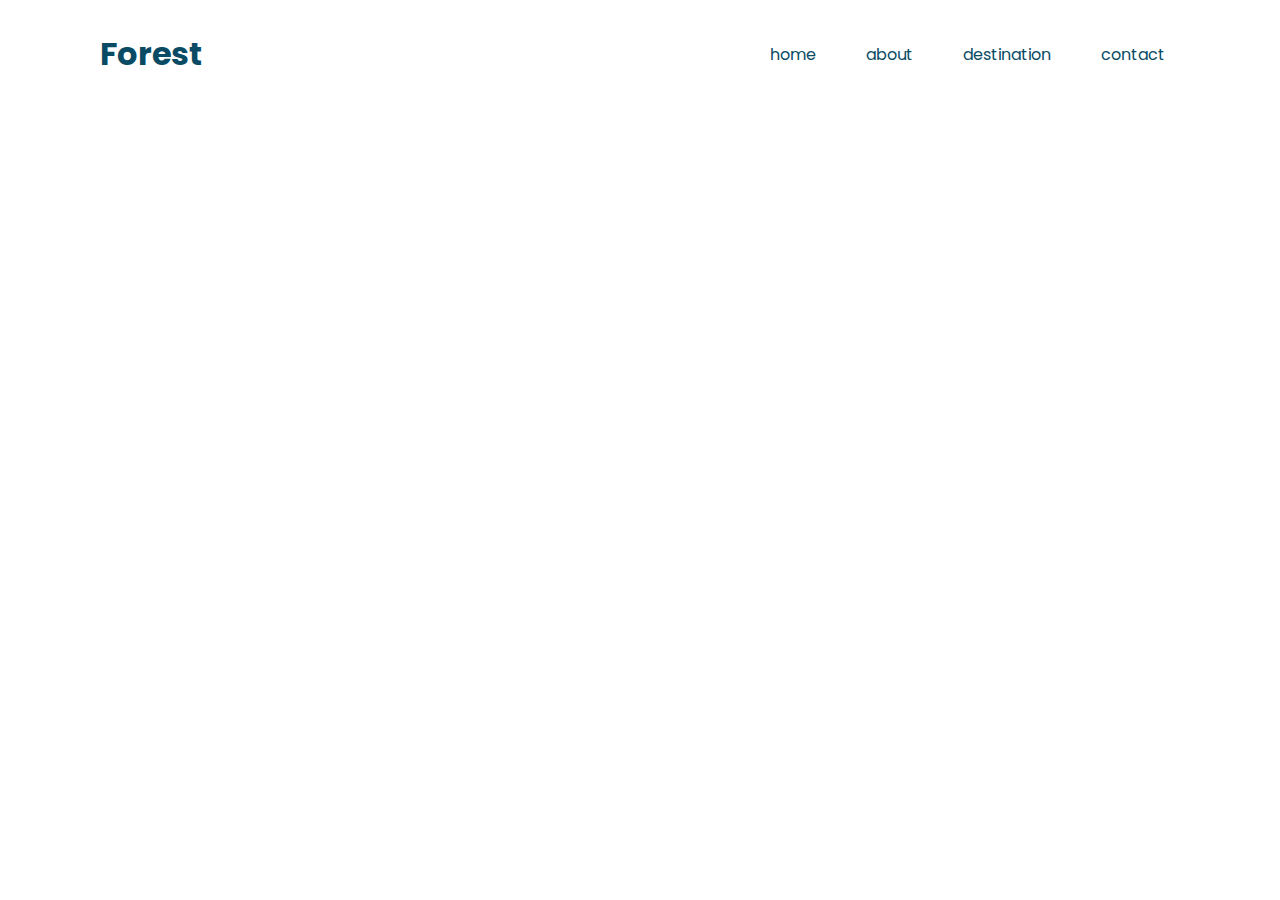
==== index.html @ 877a5c2a "Forest-Parallex Started" ====
<!DOCTYPE html>
<html lang="en">
<head>
    <meta charset="UTF-8">
    <meta http-equiv="X-UA-Compatible" content="IE=edge">
    <meta name="viewport" content="width=device-width, initial-scale=1.0">
    <link rel="stylesheet" href="css/style.css">
    <title>Forest-Parallax</title>
</head>
<body>
<header>
    <a href="#" class="logo">Forest</a>
    <ul>
        <li><a href="">home</a></li>
        <li><a href="">about</a></li>
        <li><a href="">destination</a></li>
        <li><a href="">contact</a></li>
    </ul>
</header>    





</body>
</html>
---- css/style.css ----
@import url('https://fonts.googleapis.com/css2?family=Poppins:300;400;500;600;700;800;900&display=swap');
*
{
    margin: 0;
    padding: 0;
    box-sizing: border-box;
    font-family: 'Poppins', sans-serif;
}

body{
    overflow-x: hidden;
    background: #fff;
    min-height: 100vh;
}

header{
    position: absolute;
    top: 0;
    left: 0;
    width: 100%;
    padding: 30px 100px;
    display: flex;
    justify-content: space-between;
    align-items: center;
}
.logo{
    color: #094b65;
    font-weight: 700;
    font-size: 2rem;
     text-decoration: none;   
}
header ul{
    display: flex;
    justify-content: center;
    align-items: center;
}
header ul li{
    list-style: none;
    margin-left: 20px;
}

header ul li a {
    text-decoration: none;
    padding: 6px 15px;
    color: #094b65;
}
header ul li a:hover{
    color: #fff;
}
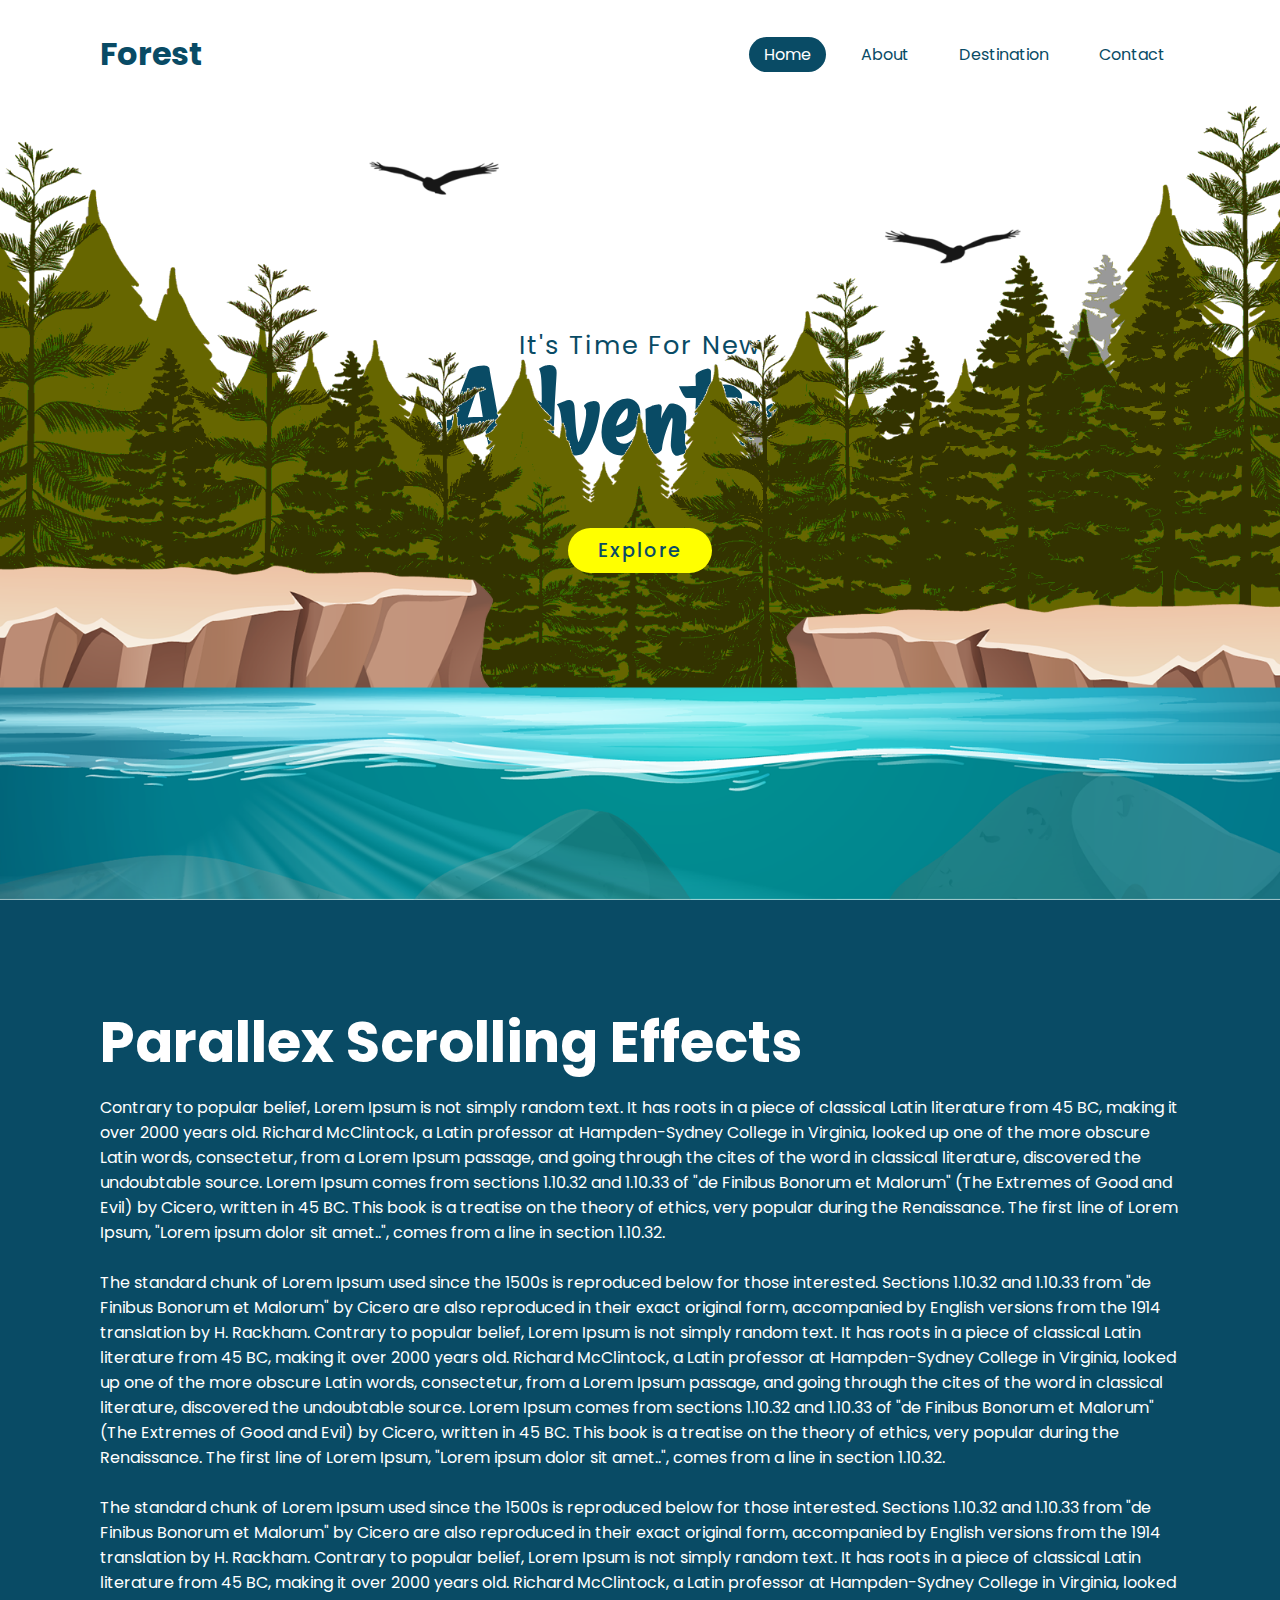
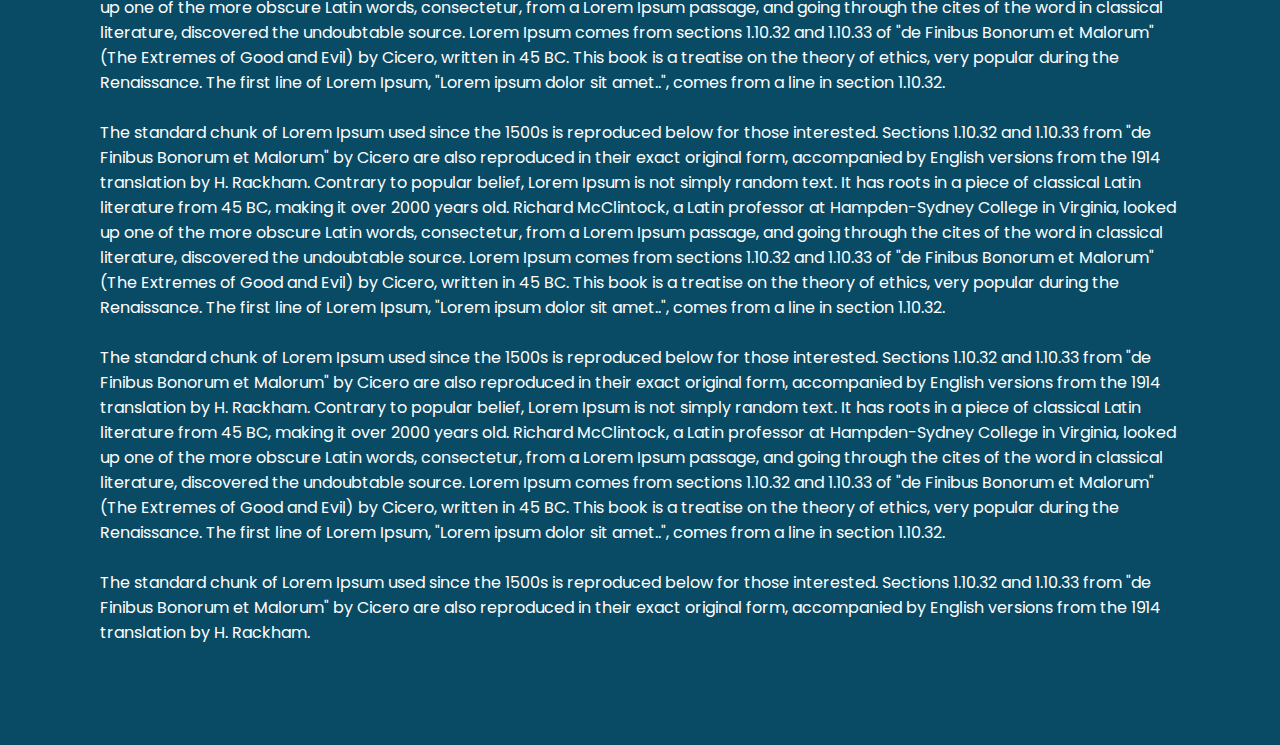
==== commit baf9eb6b: "Structure & Image Added" ====
--- a/index.html
+++ b/index.html
@@ -8,16 +8,91 @@
     <title>Forest-Parallax</title>
 </head>
 <body>
-<header>
+<header class="capitalize">
     <a href="#" class="logo">Forest</a>
     <ul>
-        <li><a href="">home</a></li>
+        <li><a href="" class="active">home</a></li>
         <li><a href="">about</a></li>
         <li><a href="">destination</a></li>
         <li><a href="">contact</a></li>
     </ul>
 </header>    
+<section>
+    <h2 id="text" class="capitalize"><span>It's time for new</span><br>adventure</h2>
+    <img src="images/bird1.png" alt="bird1" id="bird1">
+    <img src="images/bird2.png" alt="bird2" id="bird2">
+    <img src="images/forest.png" alt="forest" id="forest">
+    <a href="#" id="btn">Explore</a>
+    <img src="images/rocks.png" alt="rocks" id="rocks">
+    <img src="images/water.png" alt="water" id="water">
+</section>
+<div class="sec">
+    <h2>Parallex Scrolling Effects</h2>
+    <p>Contrary to popular belief, Lorem Ipsum is not simply random text.
+         It has roots in a piece of classical Latin literature from 45 BC, making it over 2000 years old. 
+         Richard McClintock, a Latin professor at Hampden-Sydney College in Virginia, 
+         looked up one of the more obscure Latin words, consectetur, from a Lorem Ipsum passage,
+          and going through the cites of the word in classical literature, discovered the undoubtable source. 
+          Lorem Ipsum comes from sections 1.10.32 and 1.10.33 of "de Finibus Bonorum et Malorum" 
+          (The Extremes of Good and Evil) by Cicero, written in 45 BC. This book is a treatise on the theory of
+           ethics, very popular during the Renaissance. The first line of Lorem Ipsum, "Lorem ipsum dolor sit amet..", 
+           comes from a line in section 1.10.32. <br>
 
+        <br> The standard chunk of Lorem Ipsum used since the 1500s is reproduced below for those interested.
+         Sections 1.10.32 and 1.10.33 from "de Finibus Bonorum et Malorum" by Cicero are also reproduced in their exact 
+         original form, accompanied by English versions from the 1914 translation by H. Rackham.
+         Contrary to popular belief, Lorem Ipsum is not simply random text.
+         It has roots in a piece of classical Latin literature from 45 BC, making it over 2000 years old. 
+         Richard McClintock, a Latin professor at Hampden-Sydney College in Virginia, 
+         looked up one of the more obscure Latin words, consectetur, from a Lorem Ipsum passage,
+          and going through the cites of the word in classical literature, discovered the undoubtable source. 
+          Lorem Ipsum comes from sections 1.10.32 and 1.10.33 of "de Finibus Bonorum et Malorum" 
+          (The Extremes of Good and Evil) by Cicero, written in 45 BC. This book is a treatise on the theory of
+           ethics, very popular during the Renaissance. The first line of Lorem Ipsum, "Lorem ipsum dolor sit amet..", 
+           comes from a line in section 1.10.32. <br>
+
+        <br> The standard chunk of Lorem Ipsum used since the 1500s is reproduced below for those interested.
+         Sections 1.10.32 and 1.10.33 from "de Finibus Bonorum et Malorum" by Cicero are also reproduced in their exact 
+         original form, accompanied by English versions from the 1914 translation by H. Rackham.
+         Contrary to popular belief, Lorem Ipsum is not simply random text.
+         It has roots in a piece of classical Latin literature from 45 BC, making it over 2000 years old. 
+         Richard McClintock, a Latin professor at Hampden-Sydney College in Virginia, 
+         looked up one of the more obscure Latin words, consectetur, from a Lorem Ipsum passage,
+          and going through the cites of the word in classical literature, discovered the undoubtable source. 
+          Lorem Ipsum comes from sections 1.10.32 and 1.10.33 of "de Finibus Bonorum et Malorum" 
+          (The Extremes of Good and Evil) by Cicero, written in 45 BC. This book is a treatise on the theory of
+           ethics, very popular during the Renaissance. The first line of Lorem Ipsum, "Lorem ipsum dolor sit amet..", 
+           comes from a line in section 1.10.32. <br>
+           <br> The standard chunk of Lorem Ipsum used since the 1500s is reproduced below for those interested.
+           Sections 1.10.32 and 1.10.33 from "de Finibus Bonorum et Malorum" by Cicero are also reproduced in their exact 
+           original form, accompanied by English versions from the 1914 translation by H. Rackham.
+           Contrary to popular belief, Lorem Ipsum is not simply random text.
+           It has roots in a piece of classical Latin literature from 45 BC, making it over 2000 years old. 
+           Richard McClintock, a Latin professor at Hampden-Sydney College in Virginia, 
+           looked up one of the more obscure Latin words, consectetur, from a Lorem Ipsum passage,
+            and going through the cites of the word in classical literature, discovered the undoubtable source. 
+            Lorem Ipsum comes from sections 1.10.32 and 1.10.33 of "de Finibus Bonorum et Malorum" 
+            (The Extremes of Good and Evil) by Cicero, written in 45 BC. This book is a treatise on the theory of
+             ethics, very popular during the Renaissance. The first line of Lorem Ipsum, "Lorem ipsum dolor sit amet..", 
+             comes from a line in section 1.10.32. <br>
+             <br> The standard chunk of Lorem Ipsum used since the 1500s is reproduced below for those interested.
+             Sections 1.10.32 and 1.10.33 from "de Finibus Bonorum et Malorum" by Cicero are also reproduced in their exact 
+             original form, accompanied by English versions from the 1914 translation by H. Rackham.
+             Contrary to popular belief, Lorem Ipsum is not simply random text.
+             It has roots in a piece of classical Latin literature from 45 BC, making it over 2000 years old. 
+             Richard McClintock, a Latin professor at Hampden-Sydney College in Virginia, 
+             looked up one of the more obscure Latin words, consectetur, from a Lorem Ipsum passage,
+              and going through the cites of the word in classical literature, discovered the undoubtable source. 
+              Lorem Ipsum comes from sections 1.10.32 and 1.10.33 of "de Finibus Bonorum et Malorum" 
+              (The Extremes of Good and Evil) by Cicero, written in 45 BC. This book is a treatise on the theory of
+               ethics, very popular during the Renaissance. The first line of Lorem Ipsum, "Lorem ipsum dolor sit amet..", 
+               comes from a line in section 1.10.32. <br>
+
+        <br> The standard chunk of Lorem Ipsum used since the 1500s is reproduced below for those interested.
+         Sections 1.10.32 and 1.10.33 from "de Finibus Bonorum et Malorum" by Cicero are also reproduced in their exact 
+         original form, accompanied by English versions from the 1914 translation by H. Rackham.
+        </p>
+</div>
 
 
 
--- a/css/style.css
+++ b/css/style.css
@@ -1,4 +1,5 @@
 @import url('https://fonts.googleapis.com/css2?family=Poppins:300;400;500;600;700;800;900&display=swap');
+@import url('https://fonts.googleapis.com/css2?family=Rancho&display=swap');
 *
 {
     margin: 0;
@@ -7,6 +8,9 @@
     font-family: 'Poppins', sans-serif;
 }
 
+.capitalize{
+    text-transform: capitalize;
+}
 body{
     overflow-x: hidden;
     background: #fff;
@@ -22,6 +26,7 @@
     display: flex;
     justify-content: space-between;
     align-items: center;
+    
 }
 .logo{
     color: #094b65;
@@ -37,14 +42,81 @@
 header ul li{
     list-style: none;
     margin-left: 20px;
+    
 }
 
 header ul li a {
     text-decoration: none;
     padding: 6px 15px;
     color: #094b65;
+    border-radius: 20px;
 }
-header ul li a:hover{
+header ul li a:hover,
+header ul li a.active{
+    background-color: #094b65;
+    color: #fff;
+}
+
+section{
+    position: relative;
+    width: 100%;
+    min-height: 100vh;
+    display: flex;
+    justify-content: center;
+    align-items: center;
+}
+section img{
+    position: absolute;
+    top: 0;
+    left: 0;
+    width: 100%;
+    height: 100%;
+    pointer-events: none;
+    object-fit: cover;
+}
+#text{
+position: absolute;
+color: #094b65;
+font-size: 10vw;
+text-align: center;
+line-height: 0.55em;
+font-family: 'Rancho', cursive;
+transform: translateY(-50%);
+}
+section #text span{
+    font-size: 0.20em;
+    letter-spacing: 2px;
+    font-weight: 400;
+    font-family: 'Poppins', sans-serif;
+}
+
+#btn{
+    text-decoration: none;
+    display: inline-block;
+    padding: 8px 30px;
+    background: #ff0;
+    color: #094b65;
+    font-size: 1.2rem;
+    font-weight: 500;
+    letter-spacing: 2px;
+    border-radius: 40px;
+    transform: translateY(100px);
+}
+
+.sec{
+    position: relative;
+    padding: 100px;
+    background: #094b65;
+
+}
+.sec h2{
+    font-size: 3.5rem;
+    color: #fff;
+    margin-bottom: 10px;
+}
+
+.sec p{
+    font-size: 1rem;
     color: #fff;
 }
 
@@ -65,7 +137,3 @@
 
 
 
-
-
-
-
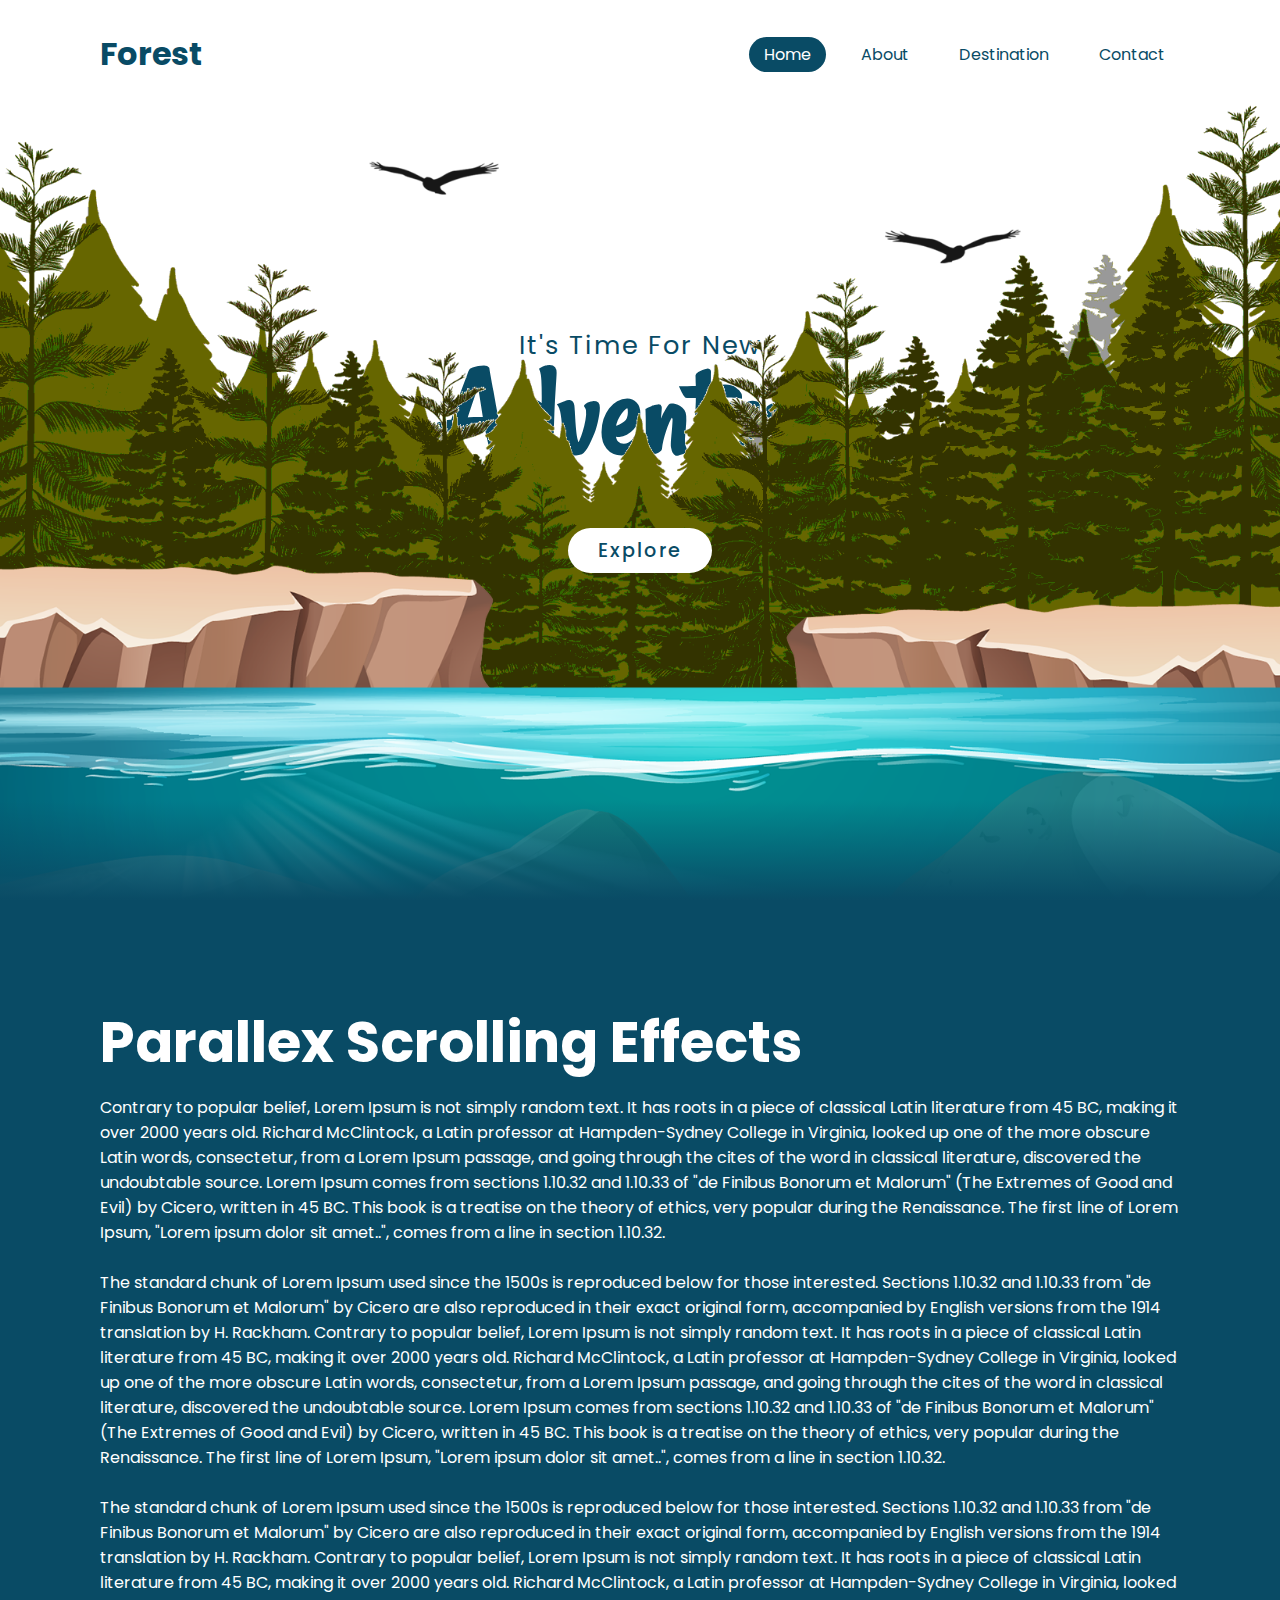
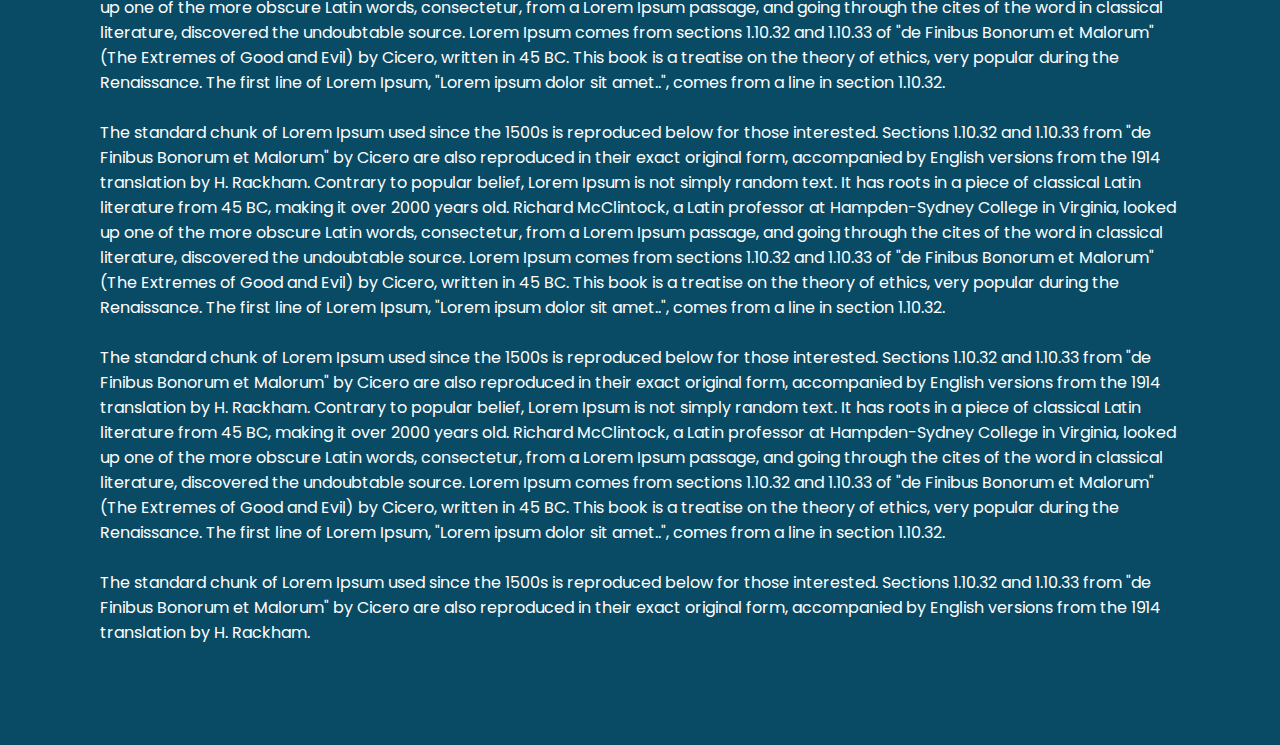
==== commit 57dde44d: "Animation Heading & Bird1 Added" ====
--- a/index.html
+++ b/index.html
@@ -96,6 +96,6 @@
 
 
 
-
+<script src="js/script.js"></script>
 </body>
 </html>--- a/css/style.css
+++ b/css/style.css
@@ -26,6 +26,7 @@
     display: flex;
     justify-content: space-between;
     align-items: center;
+    z-index: 1000;
     
 }
 .logo{
@@ -65,6 +66,15 @@
     justify-content: center;
     align-items: center;
 }
+section::before{
+    content: '';
+    position: absolute;
+    bottom: 0;
+    width: 100%;
+    height: 100px;
+    background: linear-gradient(to top,#094b65,transparent);
+    z-index: 10;
+}
 section img{
     position: absolute;
     top: 0;
@@ -94,7 +104,7 @@
     text-decoration: none;
     display: inline-block;
     padding: 8px 30px;
-    background: #ff0;
+    background: #fff;
     color: #094b65;
     font-size: 1.2rem;
     font-weight: 500;
